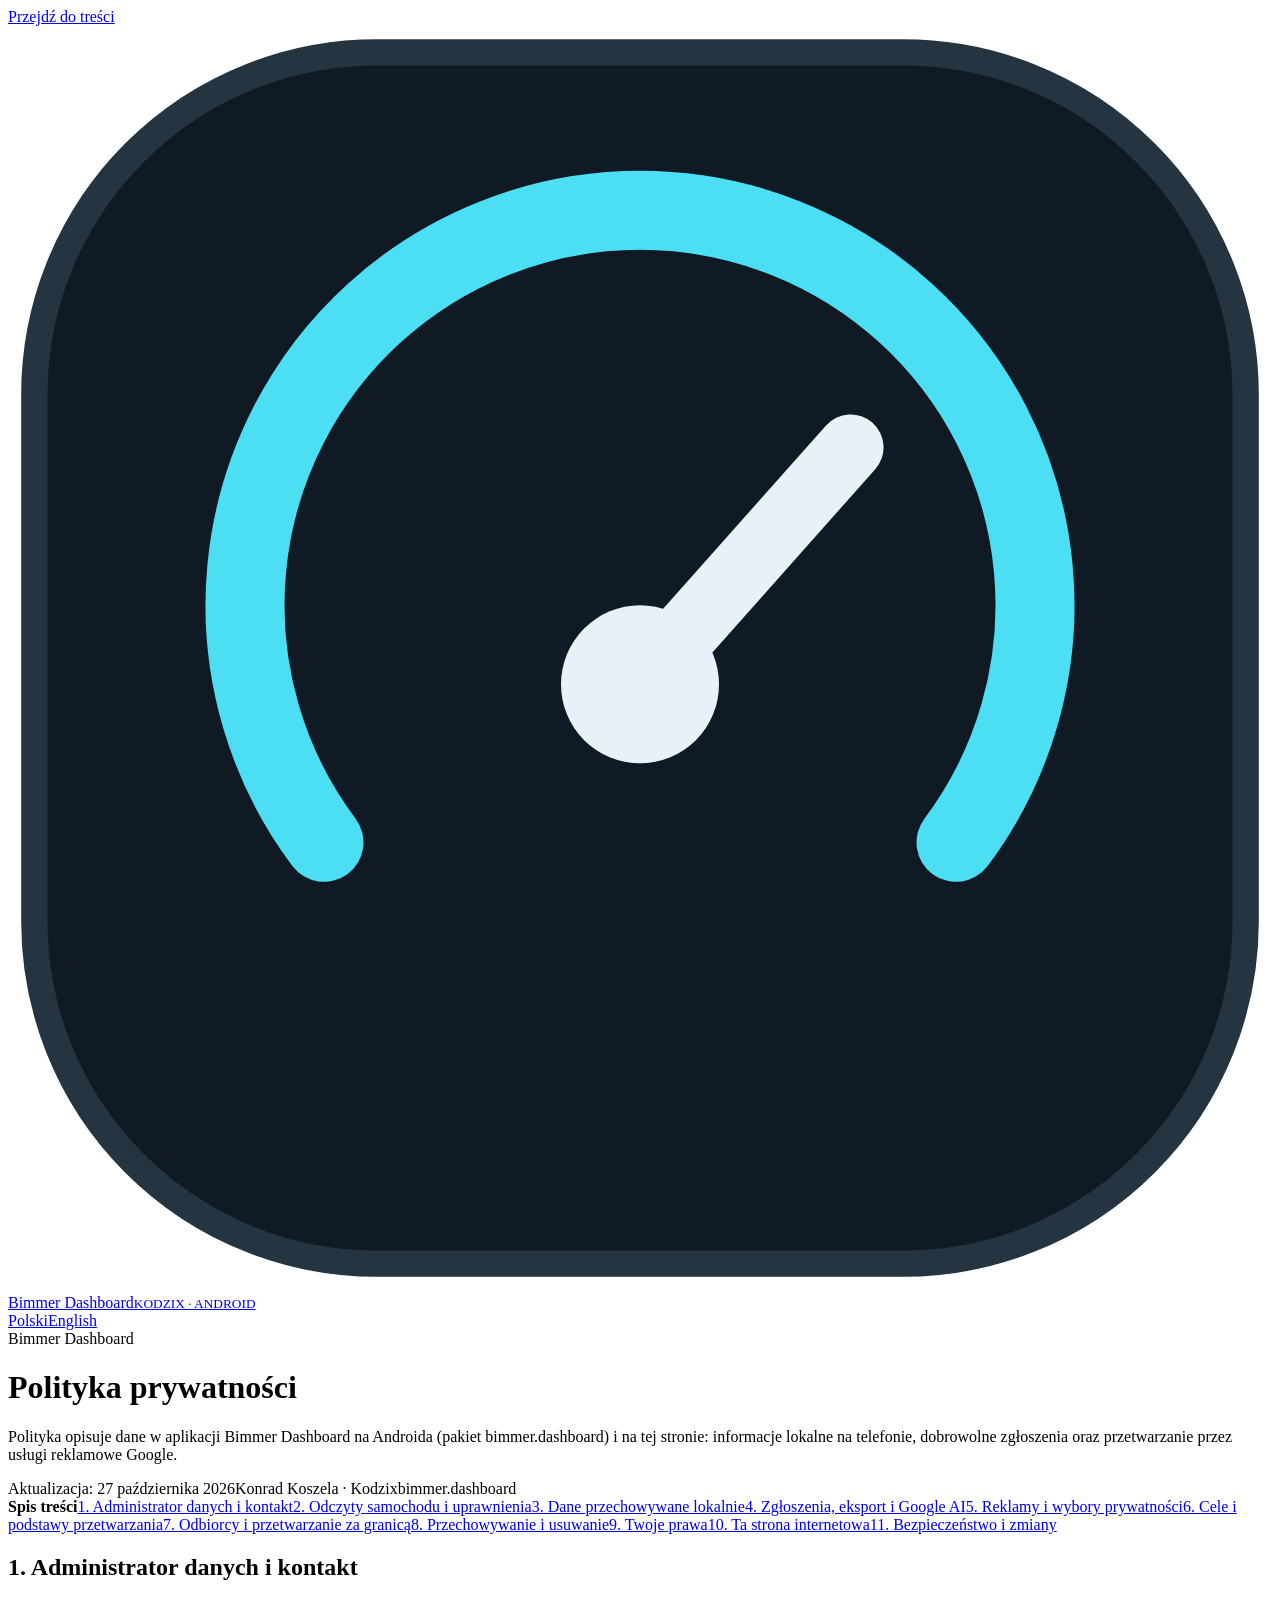
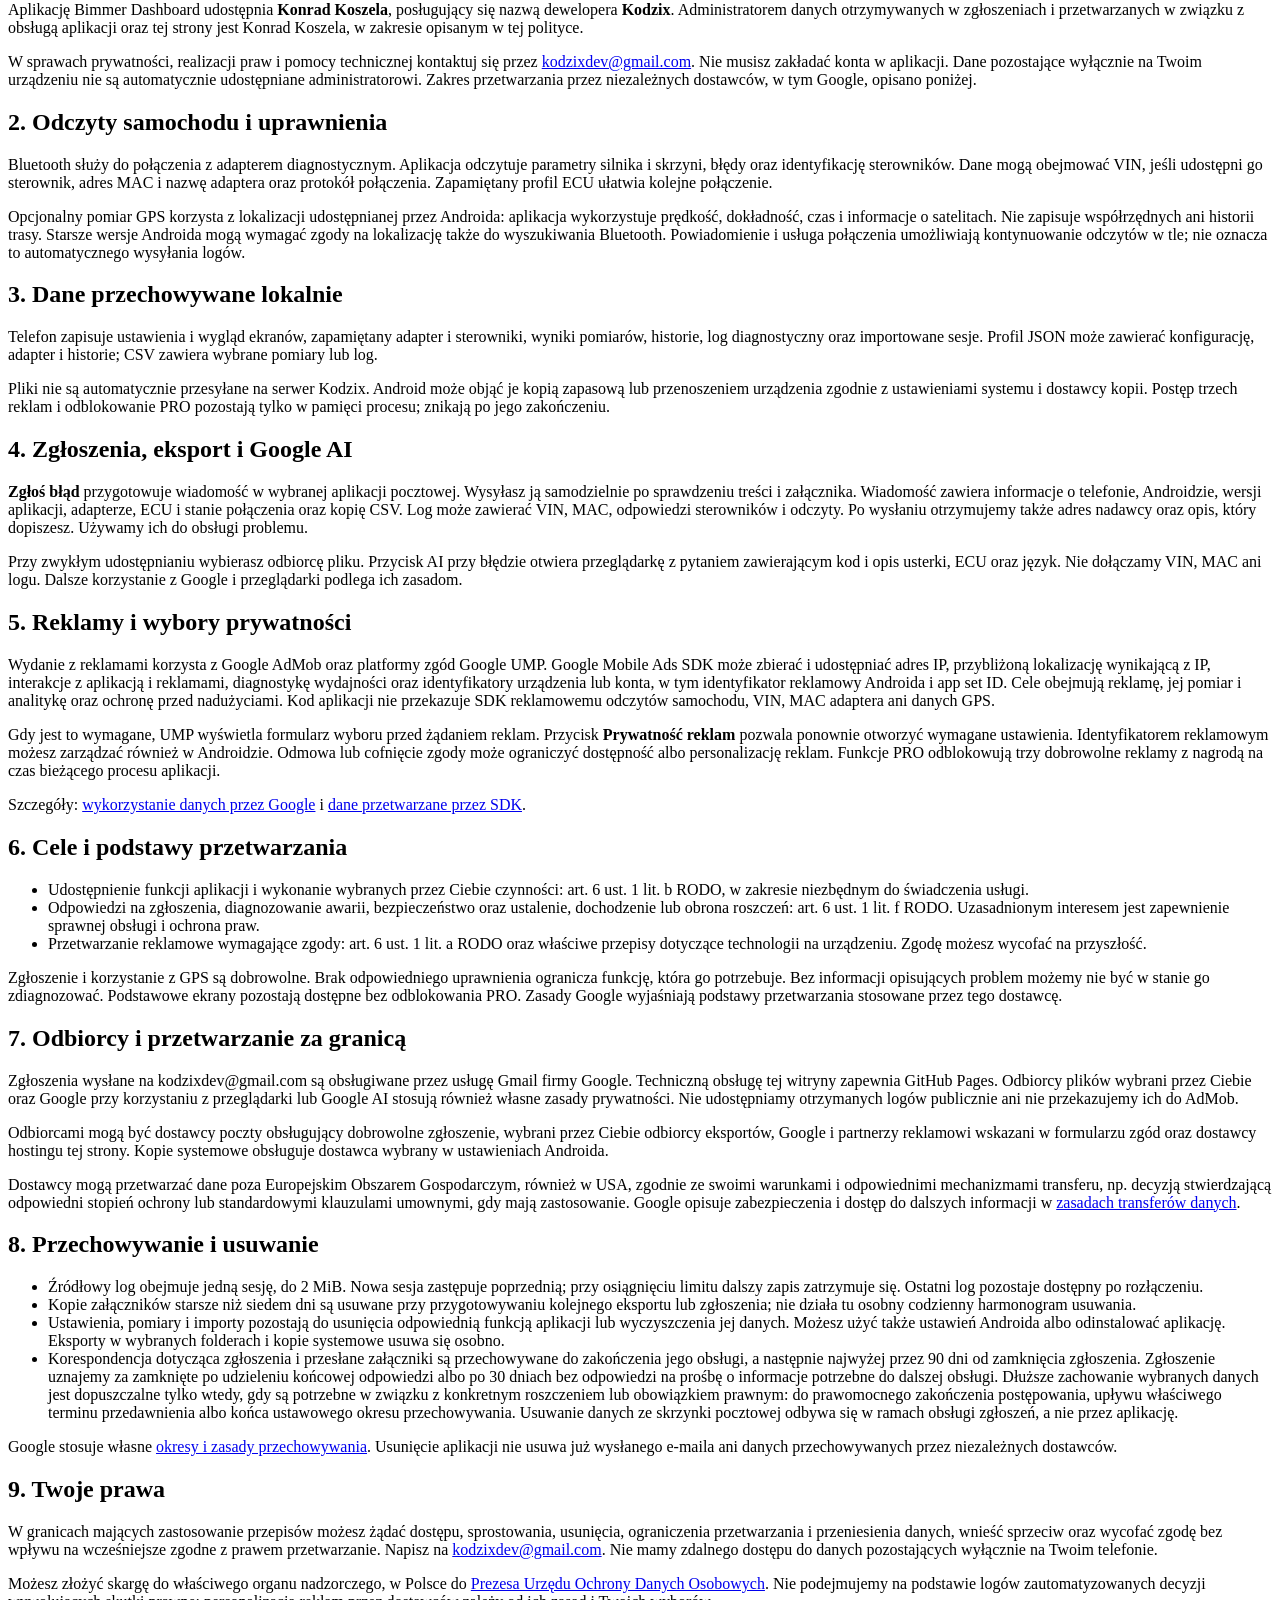
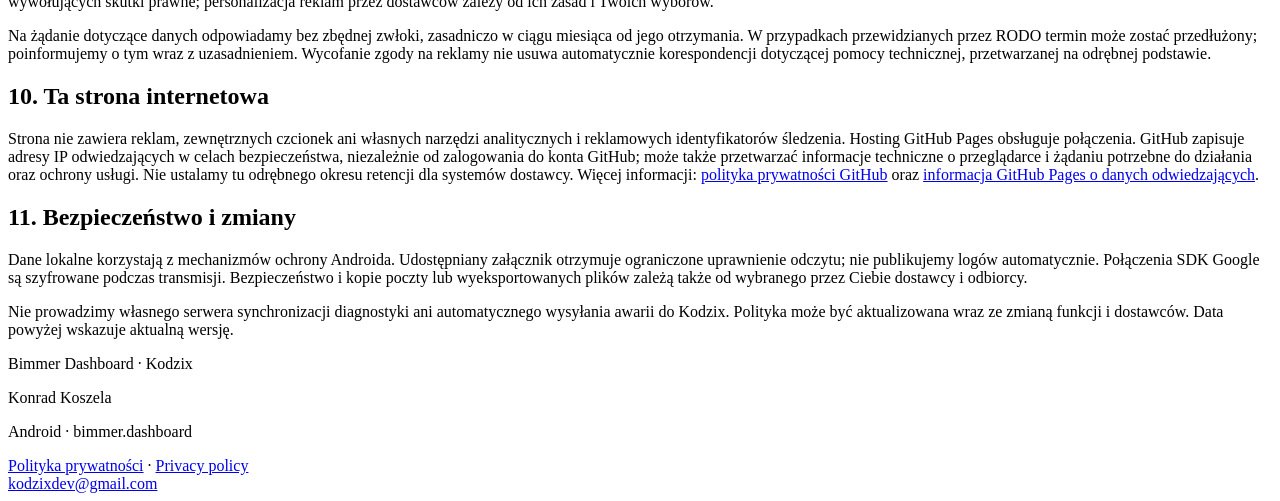
==== docs/privacy/index.html @ dc666cdc "Publish Bimmer Dashboard privacy website" ====
<!doctype html>
<html lang="pl"><head><meta charset="utf-8"><meta name="viewport" content="width=device-width,initial-scale=1">
<title>Polityka prywatności — Bimmer Dashboard</title><meta name="description" content="Polityka opisuje dane w aplikacji Bimmer Dashboard na Androida (pakiet bimmer.dashboard) i na tej stronie: informacje lokalne na telefonie, dobrowolne zgłoszenia oraz przetwarzanie przez usługi reklamowe Google.">
<meta name="theme-color" content="#070d13"><link rel="stylesheet" href="/styles.css"><link rel="canonical" href="https://tixaro.github.io/privacy/">
<link rel="alternate" hreflang="pl" href="https://tixaro.github.io/privacy/"><link rel="alternate" hreflang="en" href="https://tixaro.github.io/en/privacy/">
</head><body><a class="skip" href="#main">Przejdź do treści</a>
<header class="top"><div class="wrap"><a class="brand" href="/"><svg class="logo" viewBox="0 0 48 48" aria-hidden="true"><rect x="1" y="1" width="46" height="46" rx="13" fill="#101a24" stroke="#243441"/><path d="M12 31a15 15 0 1 1 24 0" fill="none" stroke="#4cdef3" stroke-width="3" stroke-linecap="round"/><path d="m24 25 8-9" stroke="#e9f1f8" stroke-width="2.5" stroke-linecap="round"/><circle cx="24" cy="25" r="3" fill="#e9f1f8"/></svg><span>Bimmer Dashboard<small>KODZIX · ANDROID</small></span></a>
<nav class="language" aria-label="Language"><a href="/privacy/" lang="pl" aria-current="page">Polski</a><a href="/en/privacy/" lang="en">English</a></nav></div></header>
<div class="hero"><div class="wrap"><div class="eyebrow">Bimmer Dashboard</div><h1>Polityka prywatności</h1>
<p class="intro">Polityka opisuje dane w aplikacji Bimmer Dashboard na Androida (pakiet bimmer.dashboard) i na tej stronie: informacje lokalne na telefonie, dobrowolne zgłoszenia oraz przetwarzanie przez usługi reklamowe Google.</p><div class="meta"><span>Aktualizacja: 27 października 2026</span><span>Konrad Koszela · Kodzix</span><span>bimmer.dashboard</span></div></div></div>
<main id="main" class="wrap layout"><nav class="toc" aria-label="Spis treści"><strong>Spis treści</strong><a href="#controller">1. Administrator danych i kontakt</a><a href="#functionality">2. Odczyty samochodu i uprawnienia</a><a href="#storage">3. Dane przechowywane lokalnie</a><a href="#support">4. Zgłoszenia, eksport i Google AI</a><a href="#ads">5. Reklamy i wybory prywatności</a><a href="#legal">6. Cele i podstawy przetwarzania</a><a href="#recipients">7. Odbiorcy i przetwarzanie za granicą</a><a href="#retention">8. Przechowywanie i usuwanie</a><a href="#rights">9. Twoje prawa</a><a href="#website">10. Ta strona internetowa</a><a href="#security">11. Bezpieczeństwo i zmiany</a></nav><article><section id="controller"><h2>1. Administrator danych i kontakt</h2><p>Aplikację Bimmer Dashboard udostępnia <strong>Konrad Koszela</strong>, posługujący się nazwą dewelopera <strong>Kodzix</strong>. Administratorem danych otrzymywanych w zgłoszeniach i przetwarzanych w związku z obsługą aplikacji oraz tej strony jest Konrad Koszela, w zakresie opisanym w tej polityce.</p><p>W sprawach prywatności, realizacji praw i pomocy technicznej kontaktuj się przez <a href="mailto:kodzixdev@gmail.com">kodzixdev@gmail.com</a>. Nie musisz zakładać konta w aplikacji. Dane pozostające wyłącznie na Twoim urządzeniu nie są automatycznie udostępniane administratorowi. Zakres przetwarzania przez niezależnych dostawców, w tym Google, opisano poniżej.</p></section><section id="functionality"><h2>2. Odczyty samochodu i uprawnienia</h2><p>Bluetooth służy do połączenia z adapterem diagnostycznym. Aplikacja odczytuje parametry silnika i skrzyni, błędy oraz identyfikację sterowników. Dane mogą obejmować VIN, jeśli udostępni go sterownik, adres MAC i nazwę adaptera oraz protokół połączenia. Zapamiętany profil ECU ułatwia kolejne połączenie.</p><p>Opcjonalny pomiar GPS korzysta z lokalizacji udostępnianej przez Androida: aplikacja wykorzystuje prędkość, dokładność, czas i informacje o satelitach. Nie zapisuje współrzędnych ani historii trasy. Starsze wersje Androida mogą wymagać zgody na lokalizację także do wyszukiwania Bluetooth. Powiadomienie i usługa połączenia umożliwiają kontynuowanie odczytów w tle; nie oznacza to automatycznego wysyłania logów.</p></section><section id="storage"><h2>3. Dane przechowywane lokalnie</h2><p>Telefon zapisuje ustawienia i wygląd ekranów, zapamiętany adapter i sterowniki, wyniki pomiarów, historie, log diagnostyczny oraz importowane sesje. Profil JSON może zawierać konfigurację, adapter i historie; CSV zawiera wybrane pomiary lub log.</p><p>Pliki nie są automatycznie przesyłane na serwer Kodzix. Android może objąć je kopią zapasową lub przenoszeniem urządzenia zgodnie z ustawieniami systemu i dostawcy kopii. Postęp trzech reklam i odblokowanie PRO pozostają tylko w pamięci procesu; znikają po jego zakończeniu.</p></section><section id="support"><h2>4. Zgłoszenia, eksport i Google AI</h2><p><strong>Zgłoś błąd</strong> przygotowuje wiadomość w wybranej aplikacji pocztowej. Wysyłasz ją samodzielnie po sprawdzeniu treści i załącznika. Wiadomość zawiera informacje o telefonie, Androidzie, wersji aplikacji, adapterze, ECU i stanie połączenia oraz kopię CSV. Log może zawierać VIN, MAC, odpowiedzi sterowników i odczyty. Po wysłaniu otrzymujemy także adres nadawcy oraz opis, który dopiszesz. Używamy ich do obsługi problemu.</p><p>Przy zwykłym udostępnianiu wybierasz odbiorcę pliku. Przycisk AI przy błędzie otwiera przeglądarkę z pytaniem zawierającym kod i opis usterki, ECU oraz język. Nie dołączamy VIN, MAC ani logu. Dalsze korzystanie z Google i przeglądarki podlega ich zasadom.</p></section><section id="ads"><h2>5. Reklamy i wybory prywatności</h2><p>Wydanie z reklamami korzysta z Google AdMob oraz platformy zgód Google UMP. Google Mobile Ads SDK może zbierać i udostępniać adres IP, przybliżoną lokalizację wynikającą z IP, interakcje z aplikacją i reklamami, diagnostykę wydajności oraz identyfikatory urządzenia lub konta, w tym identyfikator reklamowy Androida i app set ID. Cele obejmują reklamę, jej pomiar i analitykę oraz ochronę przed nadużyciami. Kod aplikacji nie przekazuje SDK reklamowemu odczytów samochodu, VIN, MAC adaptera ani danych GPS.</p><p>Gdy jest to wymagane, UMP wyświetla formularz wyboru przed żądaniem reklam. Przycisk <strong>Prywatność reklam</strong> pozwala ponownie otworzyć wymagane ustawienia. Identyfikatorem reklamowym możesz zarządzać również w Androidzie. Odmowa lub cofnięcie zgody może ograniczyć dostępność albo personalizację reklam. Funkcje PRO odblokowują trzy dobrowolne reklamy z nagrodą na czas bieżącego procesu aplikacji.</p><p>Szczegóły: <a href="https://policies.google.com/technologies/partner-sites">wykorzystanie danych przez Google</a> i <a href="https://developers.google.com/admob/android/privacy/play-data-disclosure">dane przetwarzane przez SDK</a>.</p></section><section id="legal"><h2>6. Cele i podstawy przetwarzania</h2><ul><li>Udostępnienie funkcji aplikacji i wykonanie wybranych przez Ciebie czynności: art. 6 ust. 1 lit. b RODO, w zakresie niezbędnym do świadczenia usługi.</li><li>Odpowiedzi na zgłoszenia, diagnozowanie awarii, bezpieczeństwo oraz ustalenie, dochodzenie lub obrona roszczeń: art. 6 ust. 1 lit. f RODO. Uzasadnionym interesem jest zapewnienie sprawnej obsługi i ochrona praw.</li><li>Przetwarzanie reklamowe wymagające zgody: art. 6 ust. 1 lit. a RODO oraz właściwe przepisy dotyczące technologii na urządzeniu. Zgodę możesz wycofać na przyszłość.</li></ul><p>Zgłoszenie i korzystanie z GPS są dobrowolne. Brak odpowiedniego uprawnienia ogranicza funkcję, która go potrzebuje. Bez informacji opisujących problem możemy nie być w stanie go zdiagnozować. Podstawowe ekrany pozostają dostępne bez odblokowania PRO. Zasady Google wyjaśniają podstawy przetwarzania stosowane przez tego dostawcę.</p></section><section id="recipients"><h2>7. Odbiorcy i przetwarzanie za granicą</h2><p>Zgłoszenia wysłane na kodzixdev@gmail.com są obsługiwane przez usługę Gmail firmy Google. Techniczną obsługę tej witryny zapewnia GitHub Pages. Odbiorcy plików wybrani przez Ciebie oraz Google przy korzystaniu z przeglądarki lub Google AI stosują również własne zasady prywatności. Nie udostępniamy otrzymanych logów publicznie ani nie przekazujemy ich do AdMob.</p><p>Odbiorcami mogą być dostawcy poczty obsługujący dobrowolne zgłoszenie, wybrani przez Ciebie odbiorcy eksportów, Google i partnerzy reklamowi wskazani w formularzu zgód oraz dostawcy hostingu tej strony. Kopie systemowe obsługuje dostawca wybrany w ustawieniach Androida.</p><p>Dostawcy mogą przetwarzać dane poza Europejskim Obszarem Gospodarczym, również w USA, zgodnie ze swoimi warunkami i odpowiednimi mechanizmami transferu, np. decyzją stwierdzającą odpowiedni stopień ochrony lub standardowymi klauzulami umownymi, gdy mają zastosowanie. Google opisuje zabezpieczenia i dostęp do dalszych informacji w <a href="https://policies.google.com/privacy/frameworks">zasadach transferów danych</a>.</p></section><section id="retention"><h2>8. Przechowywanie i usuwanie</h2><ul><li>Źródłowy log obejmuje jedną sesję, do 2 MiB. Nowa sesja zastępuje poprzednią; przy osiągnięciu limitu dalszy zapis zatrzymuje się. Ostatni log pozostaje dostępny po rozłączeniu.</li><li>Kopie załączników starsze niż siedem dni są usuwane przy przygotowywaniu kolejnego eksportu lub zgłoszenia; nie działa tu osobny codzienny harmonogram usuwania.</li><li>Ustawienia, pomiary i importy pozostają do usunięcia odpowiednią funkcją aplikacji lub wyczyszczenia jej danych. Możesz użyć także ustawień Androida albo odinstalować aplikację. Eksporty w wybranych folderach i kopie systemowe usuwa się osobno.</li><li>Korespondencja dotycząca zgłoszenia i przesłane załączniki są przechowywane do zakończenia jego obsługi, a następnie najwyżej przez 90 dni od zamknięcia zgłoszenia. Zgłoszenie uznajemy za zamknięte po udzieleniu końcowej odpowiedzi albo po 30 dniach bez odpowiedzi na prośbę o informacje potrzebne do dalszej obsługi. Dłuższe zachowanie wybranych danych jest dopuszczalne tylko wtedy, gdy są potrzebne w związku z konkretnym roszczeniem lub obowiązkiem prawnym: do prawomocnego zakończenia postępowania, upływu właściwego terminu przedawnienia albo końca ustawowego okresu przechowywania. Usuwanie danych ze skrzynki pocztowej odbywa się w ramach obsługi zgłoszeń, a nie przez aplikację.</li></ul><p>Google stosuje własne <a href="https://policies.google.com/technologies/retention">okresy i zasady przechowywania</a>. Usunięcie aplikacji nie usuwa już wysłanego e-maila ani danych przechowywanych przez niezależnych dostawców.</p></section><section id="rights"><h2>9. Twoje prawa</h2><p>W granicach mających zastosowanie przepisów możesz żądać dostępu, sprostowania, usunięcia, ograniczenia przetwarzania i przeniesienia danych, wnieść sprzeciw oraz wycofać zgodę bez wpływu na wcześniejsze zgodne z prawem przetwarzanie. Napisz na <a href="mailto:kodzixdev@gmail.com">kodzixdev@gmail.com</a>. Nie mamy zdalnego dostępu do danych pozostających wyłącznie na Twoim telefonie.</p><p>Możesz złożyć skargę do właściwego organu nadzorczego, w Polsce do <a href="https://uodo.gov.pl/">Prezesa Urzędu Ochrony Danych Osobowych</a>. Nie podejmujemy na podstawie logów zautomatyzowanych decyzji wywołujących skutki prawne; personalizacja reklam przez dostawców zależy od ich zasad i Twoich wyborów.</p><p>Na żądanie dotyczące danych odpowiadamy bez zbędnej zwłoki, zasadniczo w ciągu miesiąca od jego otrzymania. W przypadkach przewidzianych przez RODO termin może zostać przedłużony; poinformujemy o tym wraz z uzasadnieniem. Wycofanie zgody na reklamy nie usuwa automatycznie korespondencji dotyczącej pomocy technicznej, przetwarzanej na odrębnej podstawie.</p></section><section id="website"><h2>10. Ta strona internetowa</h2><p>Strona nie zawiera reklam, zewnętrznych czcionek ani własnych narzędzi analitycznych i reklamowych identyfikatorów śledzenia. Hosting GitHub Pages obsługuje połączenia. GitHub zapisuje adresy IP odwiedzających w celach bezpieczeństwa, niezależnie od zalogowania do konta GitHub; może także przetwarzać informacje techniczne o przeglądarce i żądaniu potrzebne do działania oraz ochrony usługi. Nie ustalamy tu odrębnego okresu retencji dla systemów dostawcy. Więcej informacji: <a href="https://docs.github.com/en/site-policy/privacy-policies/github-general-privacy-statement">polityka prywatności GitHub</a> oraz <a href="https://docs.github.com/en/pages/getting-started-with-github-pages/what-is-github-pages#data-collection">informacja GitHub Pages o danych odwiedzających</a>.</p></section><section id="security"><h2>11. Bezpieczeństwo i zmiany</h2><p>Dane lokalne korzystają z mechanizmów ochrony Androida. Udostępniany załącznik otrzymuje ograniczone uprawnienie odczytu; nie publikujemy logów automatycznie. Połączenia SDK Google są szyfrowane podczas transmisji. Bezpieczeństwo i kopie poczty lub wyeksportowanych plików zależą także od wybranego przez Ciebie dostawcy i odbiorcy.</p><p>Nie prowadzimy własnego serwera synchronizacji diagnostyki ani automatycznego wysyłania awarii do Kodzix. Polityka może być aktualizowana wraz ze zmianą funkcji i dostawców. Data powyżej wskazuje aktualną wersję.</p></section></article></main>
<footer><div class="wrap"><div><p>Bimmer Dashboard · Kodzix</p><p>Konrad Koszela</p><p>Android · bimmer.dashboard</p></div><div><a href="/privacy/">Polityka prywatności</a> · <a href="/en/privacy/">Privacy policy</a><br><a class="contact" href="mailto:kodzixdev@gmail.com">kodzixdev@gmail.com</a></div></div></footer>
</body></html>
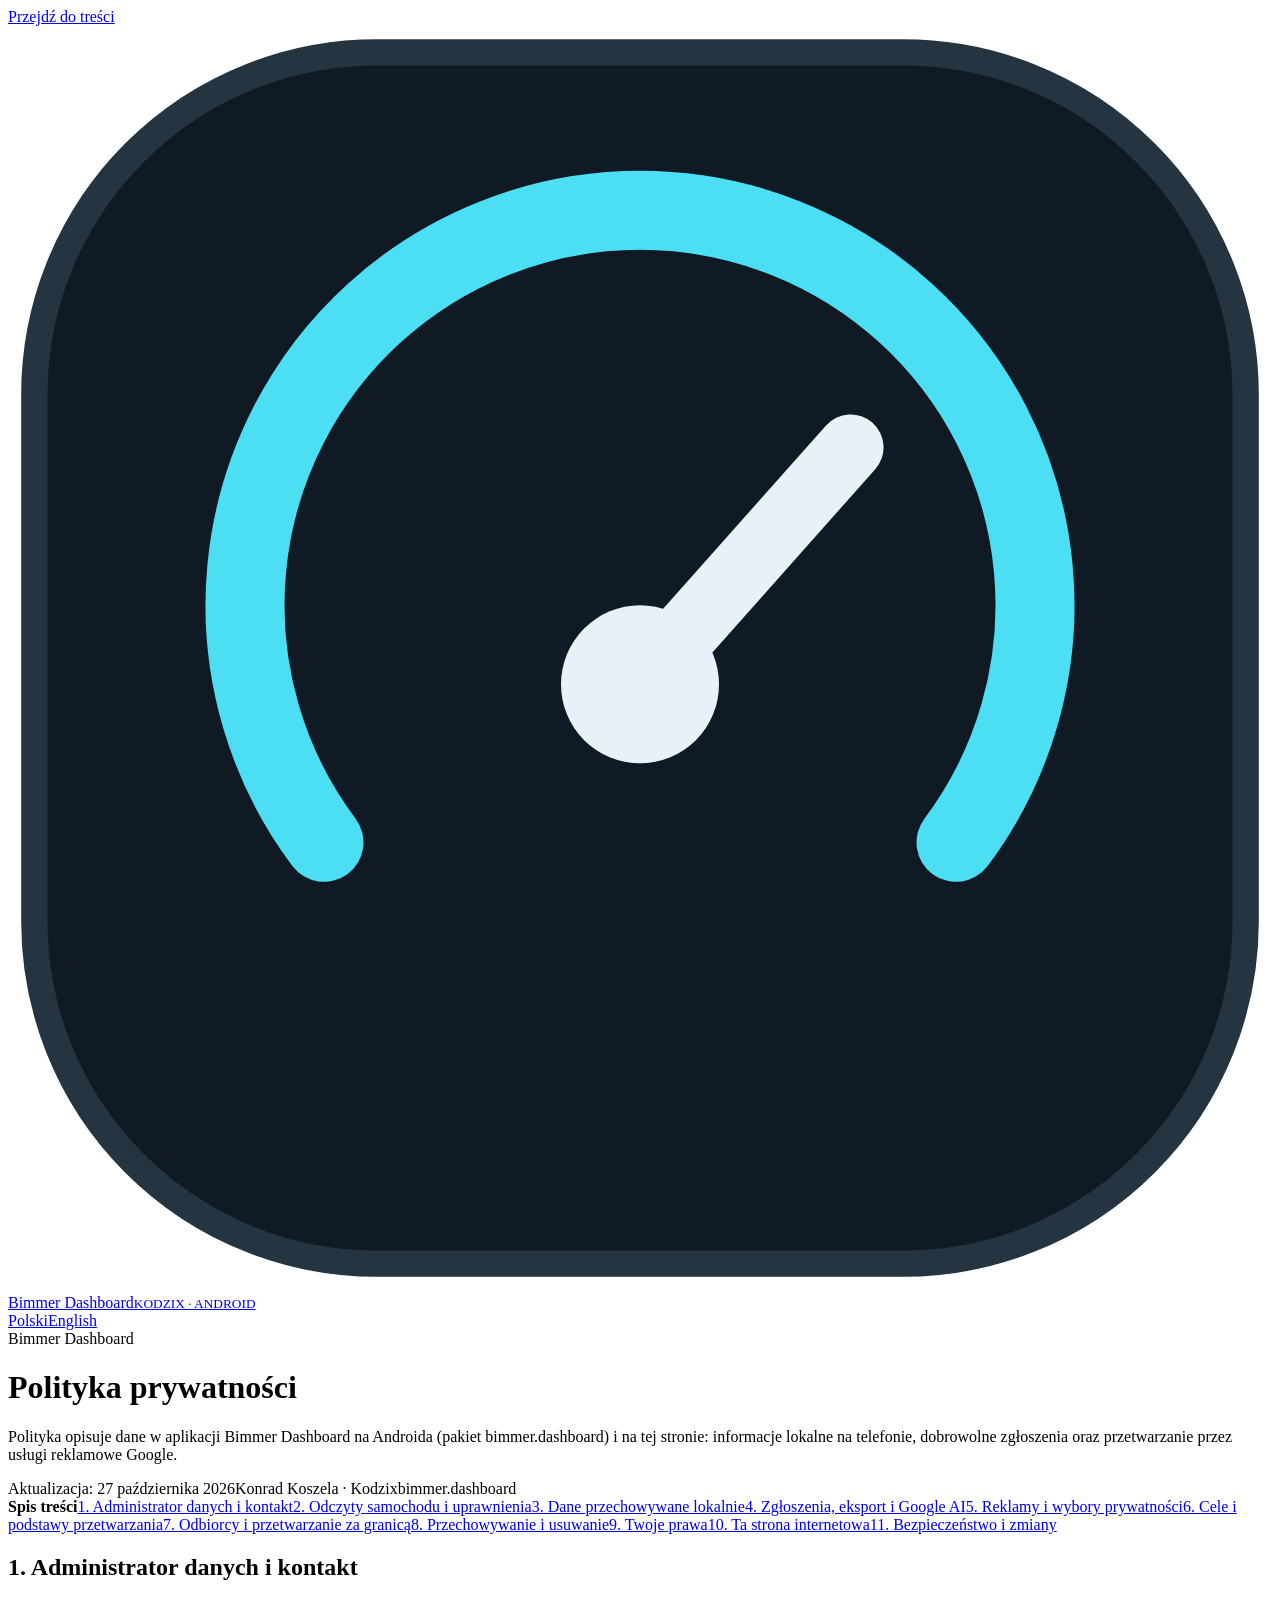
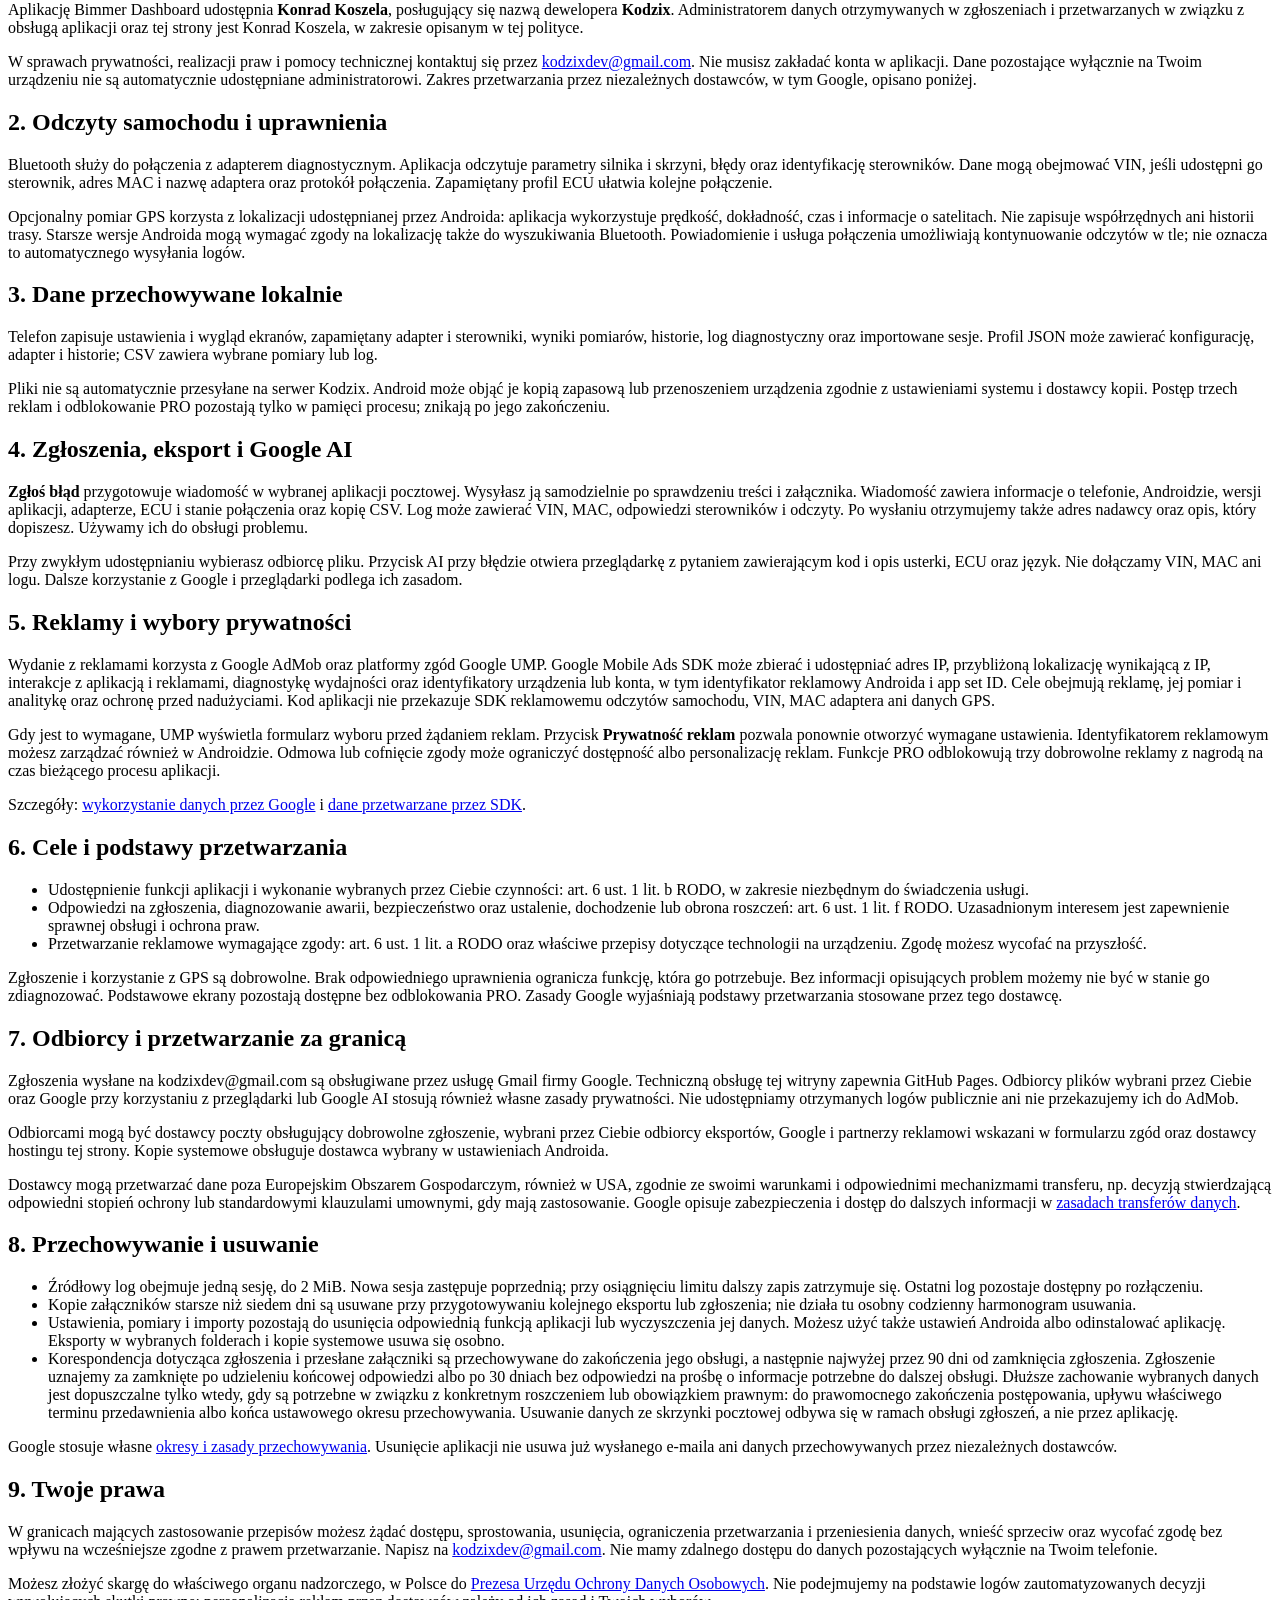
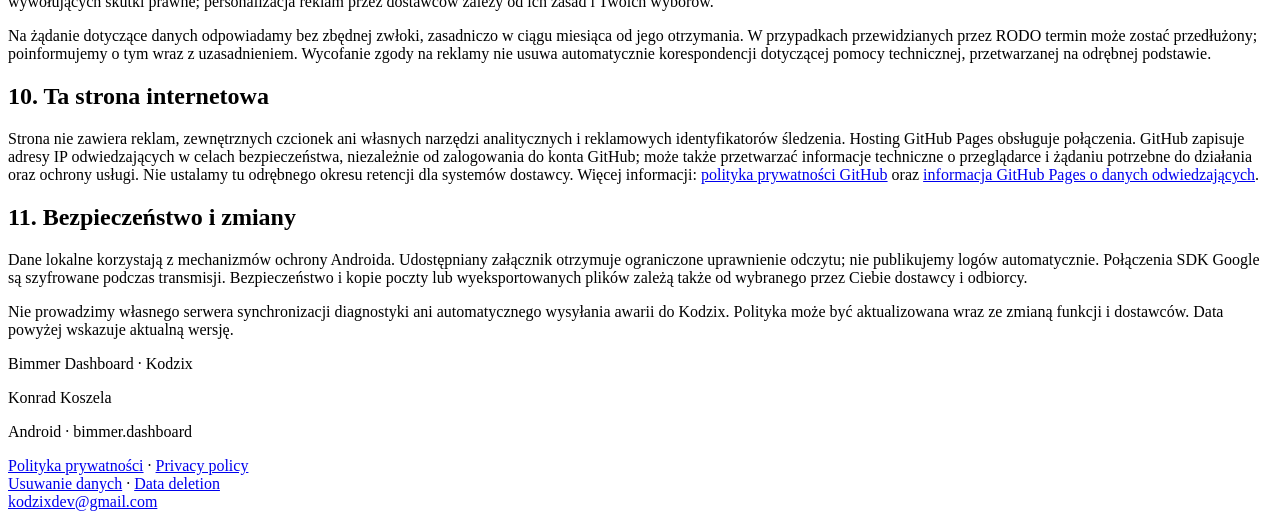
==== commit d5446ab5: "Add bilingual data deletion request pages" ====
--- a/docs/privacy/index.html
+++ b/docs/privacy/index.html
@@ -9,5 +9,5 @@
 <div class="hero"><div class="wrap"><div class="eyebrow">Bimmer Dashboard</div><h1>Polityka prywatności</h1>
 <p class="intro">Polityka opisuje dane w aplikacji Bimmer Dashboard na Androida (pakiet bimmer.dashboard) i na tej stronie: informacje lokalne na telefonie, dobrowolne zgłoszenia oraz przetwarzanie przez usługi reklamowe Google.</p><div class="meta"><span>Aktualizacja: 27 października 2026</span><span>Konrad Koszela · Kodzix</span><span>bimmer.dashboard</span></div></div></div>
 <main id="main" class="wrap layout"><nav class="toc" aria-label="Spis treści"><strong>Spis treści</strong><a href="#controller">1. Administrator danych i kontakt</a><a href="#functionality">2. Odczyty samochodu i uprawnienia</a><a href="#storage">3. Dane przechowywane lokalnie</a><a href="#support">4. Zgłoszenia, eksport i Google AI</a><a href="#ads">5. Reklamy i wybory prywatności</a><a href="#legal">6. Cele i podstawy przetwarzania</a><a href="#recipients">7. Odbiorcy i przetwarzanie za granicą</a><a href="#retention">8. Przechowywanie i usuwanie</a><a href="#rights">9. Twoje prawa</a><a href="#website">10. Ta strona internetowa</a><a href="#security">11. Bezpieczeństwo i zmiany</a></nav><article><section id="controller"><h2>1. Administrator danych i kontakt</h2><p>Aplikację Bimmer Dashboard udostępnia <strong>Konrad Koszela</strong>, posługujący się nazwą dewelopera <strong>Kodzix</strong>. Administratorem danych otrzymywanych w zgłoszeniach i przetwarzanych w związku z obsługą aplikacji oraz tej strony jest Konrad Koszela, w zakresie opisanym w tej polityce.</p><p>W sprawach prywatności, realizacji praw i pomocy technicznej kontaktuj się przez <a href="mailto:kodzixdev@gmail.com">kodzixdev@gmail.com</a>. Nie musisz zakładać konta w aplikacji. Dane pozostające wyłącznie na Twoim urządzeniu nie są automatycznie udostępniane administratorowi. Zakres przetwarzania przez niezależnych dostawców, w tym Google, opisano poniżej.</p></section><section id="functionality"><h2>2. Odczyty samochodu i uprawnienia</h2><p>Bluetooth służy do połączenia z adapterem diagnostycznym. Aplikacja odczytuje parametry silnika i skrzyni, błędy oraz identyfikację sterowników. Dane mogą obejmować VIN, jeśli udostępni go sterownik, adres MAC i nazwę adaptera oraz protokół połączenia. Zapamiętany profil ECU ułatwia kolejne połączenie.</p><p>Opcjonalny pomiar GPS korzysta z lokalizacji udostępnianej przez Androida: aplikacja wykorzystuje prędkość, dokładność, czas i informacje o satelitach. Nie zapisuje współrzędnych ani historii trasy. Starsze wersje Androida mogą wymagać zgody na lokalizację także do wyszukiwania Bluetooth. Powiadomienie i usługa połączenia umożliwiają kontynuowanie odczytów w tle; nie oznacza to automatycznego wysyłania logów.</p></section><section id="storage"><h2>3. Dane przechowywane lokalnie</h2><p>Telefon zapisuje ustawienia i wygląd ekranów, zapamiętany adapter i sterowniki, wyniki pomiarów, historie, log diagnostyczny oraz importowane sesje. Profil JSON może zawierać konfigurację, adapter i historie; CSV zawiera wybrane pomiary lub log.</p><p>Pliki nie są automatycznie przesyłane na serwer Kodzix. Android może objąć je kopią zapasową lub przenoszeniem urządzenia zgodnie z ustawieniami systemu i dostawcy kopii. Postęp trzech reklam i odblokowanie PRO pozostają tylko w pamięci procesu; znikają po jego zakończeniu.</p></section><section id="support"><h2>4. Zgłoszenia, eksport i Google AI</h2><p><strong>Zgłoś błąd</strong> przygotowuje wiadomość w wybranej aplikacji pocztowej. Wysyłasz ją samodzielnie po sprawdzeniu treści i załącznika. Wiadomość zawiera informacje o telefonie, Androidzie, wersji aplikacji, adapterze, ECU i stanie połączenia oraz kopię CSV. Log może zawierać VIN, MAC, odpowiedzi sterowników i odczyty. Po wysłaniu otrzymujemy także adres nadawcy oraz opis, który dopiszesz. Używamy ich do obsługi problemu.</p><p>Przy zwykłym udostępnianiu wybierasz odbiorcę pliku. Przycisk AI przy błędzie otwiera przeglądarkę z pytaniem zawierającym kod i opis usterki, ECU oraz język. Nie dołączamy VIN, MAC ani logu. Dalsze korzystanie z Google i przeglądarki podlega ich zasadom.</p></section><section id="ads"><h2>5. Reklamy i wybory prywatności</h2><p>Wydanie z reklamami korzysta z Google AdMob oraz platformy zgód Google UMP. Google Mobile Ads SDK może zbierać i udostępniać adres IP, przybliżoną lokalizację wynikającą z IP, interakcje z aplikacją i reklamami, diagnostykę wydajności oraz identyfikatory urządzenia lub konta, w tym identyfikator reklamowy Androida i app set ID. Cele obejmują reklamę, jej pomiar i analitykę oraz ochronę przed nadużyciami. Kod aplikacji nie przekazuje SDK reklamowemu odczytów samochodu, VIN, MAC adaptera ani danych GPS.</p><p>Gdy jest to wymagane, UMP wyświetla formularz wyboru przed żądaniem reklam. Przycisk <strong>Prywatność reklam</strong> pozwala ponownie otworzyć wymagane ustawienia. Identyfikatorem reklamowym możesz zarządzać również w Androidzie. Odmowa lub cofnięcie zgody może ograniczyć dostępność albo personalizację reklam. Funkcje PRO odblokowują trzy dobrowolne reklamy z nagrodą na czas bieżącego procesu aplikacji.</p><p>Szczegóły: <a href="https://policies.google.com/technologies/partner-sites">wykorzystanie danych przez Google</a> i <a href="https://developers.google.com/admob/android/privacy/play-data-disclosure">dane przetwarzane przez SDK</a>.</p></section><section id="legal"><h2>6. Cele i podstawy przetwarzania</h2><ul><li>Udostępnienie funkcji aplikacji i wykonanie wybranych przez Ciebie czynności: art. 6 ust. 1 lit. b RODO, w zakresie niezbędnym do świadczenia usługi.</li><li>Odpowiedzi na zgłoszenia, diagnozowanie awarii, bezpieczeństwo oraz ustalenie, dochodzenie lub obrona roszczeń: art. 6 ust. 1 lit. f RODO. Uzasadnionym interesem jest zapewnienie sprawnej obsługi i ochrona praw.</li><li>Przetwarzanie reklamowe wymagające zgody: art. 6 ust. 1 lit. a RODO oraz właściwe przepisy dotyczące technologii na urządzeniu. Zgodę możesz wycofać na przyszłość.</li></ul><p>Zgłoszenie i korzystanie z GPS są dobrowolne. Brak odpowiedniego uprawnienia ogranicza funkcję, która go potrzebuje. Bez informacji opisujących problem możemy nie być w stanie go zdiagnozować. Podstawowe ekrany pozostają dostępne bez odblokowania PRO. Zasady Google wyjaśniają podstawy przetwarzania stosowane przez tego dostawcę.</p></section><section id="recipients"><h2>7. Odbiorcy i przetwarzanie za granicą</h2><p>Zgłoszenia wysłane na kodzixdev@gmail.com są obsługiwane przez usługę Gmail firmy Google. Techniczną obsługę tej witryny zapewnia GitHub Pages. Odbiorcy plików wybrani przez Ciebie oraz Google przy korzystaniu z przeglądarki lub Google AI stosują również własne zasady prywatności. Nie udostępniamy otrzymanych logów publicznie ani nie przekazujemy ich do AdMob.</p><p>Odbiorcami mogą być dostawcy poczty obsługujący dobrowolne zgłoszenie, wybrani przez Ciebie odbiorcy eksportów, Google i partnerzy reklamowi wskazani w formularzu zgód oraz dostawcy hostingu tej strony. Kopie systemowe obsługuje dostawca wybrany w ustawieniach Androida.</p><p>Dostawcy mogą przetwarzać dane poza Europejskim Obszarem Gospodarczym, również w USA, zgodnie ze swoimi warunkami i odpowiednimi mechanizmami transferu, np. decyzją stwierdzającą odpowiedni stopień ochrony lub standardowymi klauzulami umownymi, gdy mają zastosowanie. Google opisuje zabezpieczenia i dostęp do dalszych informacji w <a href="https://policies.google.com/privacy/frameworks">zasadach transferów danych</a>.</p></section><section id="retention"><h2>8. Przechowywanie i usuwanie</h2><ul><li>Źródłowy log obejmuje jedną sesję, do 2 MiB. Nowa sesja zastępuje poprzednią; przy osiągnięciu limitu dalszy zapis zatrzymuje się. Ostatni log pozostaje dostępny po rozłączeniu.</li><li>Kopie załączników starsze niż siedem dni są usuwane przy przygotowywaniu kolejnego eksportu lub zgłoszenia; nie działa tu osobny codzienny harmonogram usuwania.</li><li>Ustawienia, pomiary i importy pozostają do usunięcia odpowiednią funkcją aplikacji lub wyczyszczenia jej danych. Możesz użyć także ustawień Androida albo odinstalować aplikację. Eksporty w wybranych folderach i kopie systemowe usuwa się osobno.</li><li>Korespondencja dotycząca zgłoszenia i przesłane załączniki są przechowywane do zakończenia jego obsługi, a następnie najwyżej przez 90 dni od zamknięcia zgłoszenia. Zgłoszenie uznajemy za zamknięte po udzieleniu końcowej odpowiedzi albo po 30 dniach bez odpowiedzi na prośbę o informacje potrzebne do dalszej obsługi. Dłuższe zachowanie wybranych danych jest dopuszczalne tylko wtedy, gdy są potrzebne w związku z konkretnym roszczeniem lub obowiązkiem prawnym: do prawomocnego zakończenia postępowania, upływu właściwego terminu przedawnienia albo końca ustawowego okresu przechowywania. Usuwanie danych ze skrzynki pocztowej odbywa się w ramach obsługi zgłoszeń, a nie przez aplikację.</li></ul><p>Google stosuje własne <a href="https://policies.google.com/technologies/retention">okresy i zasady przechowywania</a>. Usunięcie aplikacji nie usuwa już wysłanego e-maila ani danych przechowywanych przez niezależnych dostawców.</p></section><section id="rights"><h2>9. Twoje prawa</h2><p>W granicach mających zastosowanie przepisów możesz żądać dostępu, sprostowania, usunięcia, ograniczenia przetwarzania i przeniesienia danych, wnieść sprzeciw oraz wycofać zgodę bez wpływu na wcześniejsze zgodne z prawem przetwarzanie. Napisz na <a href="mailto:kodzixdev@gmail.com">kodzixdev@gmail.com</a>. Nie mamy zdalnego dostępu do danych pozostających wyłącznie na Twoim telefonie.</p><p>Możesz złożyć skargę do właściwego organu nadzorczego, w Polsce do <a href="https://uodo.gov.pl/">Prezesa Urzędu Ochrony Danych Osobowych</a>. Nie podejmujemy na podstawie logów zautomatyzowanych decyzji wywołujących skutki prawne; personalizacja reklam przez dostawców zależy od ich zasad i Twoich wyborów.</p><p>Na żądanie dotyczące danych odpowiadamy bez zbędnej zwłoki, zasadniczo w ciągu miesiąca od jego otrzymania. W przypadkach przewidzianych przez RODO termin może zostać przedłużony; poinformujemy o tym wraz z uzasadnieniem. Wycofanie zgody na reklamy nie usuwa automatycznie korespondencji dotyczącej pomocy technicznej, przetwarzanej na odrębnej podstawie.</p></section><section id="website"><h2>10. Ta strona internetowa</h2><p>Strona nie zawiera reklam, zewnętrznych czcionek ani własnych narzędzi analitycznych i reklamowych identyfikatorów śledzenia. Hosting GitHub Pages obsługuje połączenia. GitHub zapisuje adresy IP odwiedzających w celach bezpieczeństwa, niezależnie od zalogowania do konta GitHub; może także przetwarzać informacje techniczne o przeglądarce i żądaniu potrzebne do działania oraz ochrony usługi. Nie ustalamy tu odrębnego okresu retencji dla systemów dostawcy. Więcej informacji: <a href="https://docs.github.com/en/site-policy/privacy-policies/github-general-privacy-statement">polityka prywatności GitHub</a> oraz <a href="https://docs.github.com/en/pages/getting-started-with-github-pages/what-is-github-pages#data-collection">informacja GitHub Pages o danych odwiedzających</a>.</p></section><section id="security"><h2>11. Bezpieczeństwo i zmiany</h2><p>Dane lokalne korzystają z mechanizmów ochrony Androida. Udostępniany załącznik otrzymuje ograniczone uprawnienie odczytu; nie publikujemy logów automatycznie. Połączenia SDK Google są szyfrowane podczas transmisji. Bezpieczeństwo i kopie poczty lub wyeksportowanych plików zależą także od wybranego przez Ciebie dostawcy i odbiorcy.</p><p>Nie prowadzimy własnego serwera synchronizacji diagnostyki ani automatycznego wysyłania awarii do Kodzix. Polityka może być aktualizowana wraz ze zmianą funkcji i dostawców. Data powyżej wskazuje aktualną wersję.</p></section></article></main>
-<footer><div class="wrap"><div><p>Bimmer Dashboard · Kodzix</p><p>Konrad Koszela</p><p>Android · bimmer.dashboard</p></div><div><a href="/privacy/">Polityka prywatności</a> · <a href="/en/privacy/">Privacy policy</a><br><a class="contact" href="mailto:kodzixdev@gmail.com">kodzixdev@gmail.com</a></div></div></footer>
+<footer><div class="wrap"><div><p>Bimmer Dashboard · Kodzix</p><p>Konrad Koszela</p><p>Android · bimmer.dashboard</p></div><div><a href="/privacy/">Polityka prywatności</a> · <a href="/en/privacy/">Privacy policy</a><br><a href="/delete-data/">Usuwanie danych</a> · <a href="/en/delete-data/">Data deletion</a><br><a class="contact" href="mailto:kodzixdev@gmail.com">kodzixdev@gmail.com</a></div></div></footer>
 </body></html>
